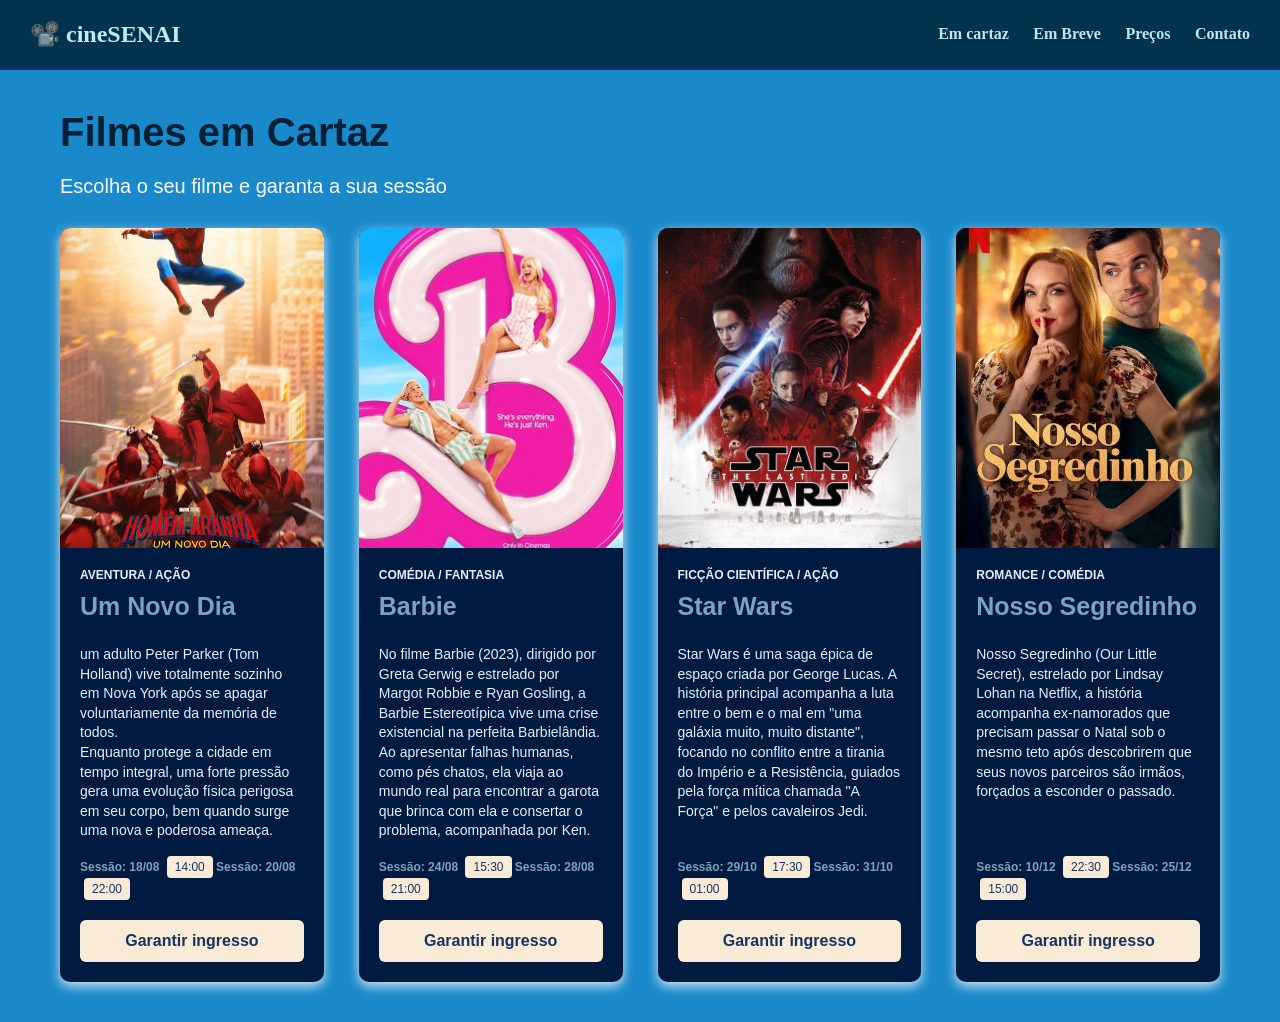
==== index.html @ d8aadcc5 "Add files via upload atualizado - cineSenai" ====
<!DOCTYPE html>
<html lang="pt-BR">
<head>
    <meta charset="UTF-8">
    <meta name="viewport" content="width=device-width, initial-scale=1.0">
    <title>CineSENAI - Filmes em Cartaz</title>
    <link rel="stylesheet" href="style.css">
</head>
<body><!--corpo do Site-->
    <header class="cabecalho"><!--Cabeçalho do Site-->
        <div class="logo">📽️ cineSENAI</div> <!--DIV Divisão ou Bloco do site-->
        <nav class="menu"><!--Menu de navegação-->
            <a href="">Em cartaz</a>
            <a href="embreve.html" target="_blank">Em Breve</a>
            <a href="preco.html" target="_blank">Preços</a>
            <a href="contato.html" target="_blank">Contato</a>
        </nav>
    </header>

    <main class="container"><!--Conteúdo principal do site-->
        <h1 class="titulo-secao">Filmes em Cartaz</h1>
        <p class="subtitulo">Escolha o seu filme e garanta a sua sessão</p>
        
        <!--GRADE DE FILMES-->
        <section class="grade-filmes"><!--Um bloco que agrupa conteúdo sobre o mesmo assunto-->

            <!--FILME 1-->
            <article class="card-filme">
                <img class="poster" src="homemaranha_2026.jpg" alt="Pôster Homem Aranha">
                <div class="conteudo-filme">
                    <span class="genero">Aventura / Ação</span>
                    <h2 class="nome-filme">Um Novo Dia</h2>
                    <p class="sinopse">um adulto Peter Parker (Tom Holland) vive totalmente sozinho em Nova York após se apagar voluntariamente da memória de todos. <br> Enquanto protege a cidade em tempo integral, uma forte pressão gera uma evolução física perigosa em seu corpo, bem quando surge uma nova e poderosa ameaça.</p>

                    <div class="sessoes">
                        <strong>Sessão: 18/08</strong>
                        <span class="horario"> 14:00</span>
                        <strong>Sessão: 20/08</strong>
                        <span class="horario"> 22:00</span>
                    </div>
                    <a href="#" class="botãocomprar">Garantir ingresso</a>
                </div>

            </article>

            <!--FILME 2-->
            <article class="card-filme">
                <img class="poster" src="Barbie_(2023).jpg" alt="Pôster da barbie">
                <div class="conteudo-filme">
                    <span class="genero">Comédia / Fantasia</span>
                    <h2 class="nome-filme">Barbie</h2>
                    <p class="sinopse">No filme Barbie (2023), dirigido por Greta Gerwig e estrelado por Margot Robbie e Ryan Gosling, a Barbie Estereotípica vive uma crise existencial na perfeita Barbielândia. <br> Ao apresentar falhas humanas, como pés chatos, ela viaja ao mundo real para encontrar a garota que brinca com ela e consertar o problema, acompanhada por Ken.</p>

                    <div class="sessoes">
                        <strong>Sessão: 24/08</strong>
                        <span class="horario"> 15:30</span>
                        <strong>Sessão: 28/08</strong>
                        <span class="horario"> 21:00</span>
                    </div>
                    <a href="#" class="botãocomprar">Garantir ingresso</a>
                </div>

            </article>

            <!--FILME 3-->
            <article class="card-filme">
                <img class="poster" src="starwars.jpg" alt="Pôster do Star Wars">
                <div class="conteudo-filme" >
                    <span class="genero">Ficção Científica / Ação</span>
                    <h2 class="nome-filme">Star Wars</h2>
                    <p class="sinopse">Star Wars é uma saga épica de espaço criada por George Lucas. A história principal acompanha a luta entre o bem e o mal em "uma galáxia muito, muito distante",  <br> focando no conflito entre a tirania do Império e a Resistência, guiados pela força mítica chamada "A Força" e pelos cavaleiros Jedi.</p>

                    <div class="sessoes">
                        <strong>Sessão: 29/10</strong>
                        <span class="horario"> 17:30</span>
                        <strong>Sessão: 31/10</strong>
                        <span class="horario"> 01:00</span>
                    </div>
                    <a href="#" class="botãocomprar">Garantir ingresso</a>
                </div>

            </article>

            <!--FILME 4-->
            <article class="card-filme">
                <img class="poster" src="segredinho.jpg" alt="Pôster do Nosso Segredinho ">
                <div class="conteudo-filme" >
                    <span class="genero">Romance / Comédia</span>
                    <h2 class="nome-filme">Nosso Segredinho</h2>
                    <p class="sinopse">Nosso Segredinho (Our Little Secret), estrelado por Lindsay Lohan na Netflix, a história acompanha ex-namorados que precisam passar o Natal sob o mesmo teto após descobrirem que seus novos parceiros são irmãos, forçados a esconder o passado.</p>

                    <div class="sessoes">
                        <strong>Sessão: 10/12</strong>
                        <span class="horario"> 22:30</span>
                        <strong>Sessão: 25/12</strong>
                        <span class="horario"> 15:00</span>
                    </div>
                    <a href="#" class="botãocomprar">Garantir ingresso</a>
                </div>

            </article>

        </section>

    </main>


</body>
</html>
---- style.css ----
/*Formatação da minha pagina*/

*{
    box-sizing: border-box;
}

body{
    margin: 0;
    padding: 0;
    font-family: Verdana, Geneva, Tahoma, sans-serif;
    background-color: rgb(25, 137, 202);
    color: rgb(125, 161, 193);
}

.cabecalho{
    background-color: rgb(1, 51, 79);
    padding: 20px 30px;
    display: flex;
    justify-content: space-between;
    align-items: center;
    border-bottom: 2px solid #183363;
}

.logo{
    font-size: 24px;
    color: rgb(193, 235, 242);
    font-weight: bold;
    font-family: Georgia, 'Times New Roman', Times, serif;
}

.menu a{
    color: rgb(193, 229, 235);
    text-decoration: none;
    margin-left: 20px;
    font-weight: bold;
    font-family: Georgia, 'Times New Roman', Times, serif;
    transition: color 0.6s ease;
}

.container{
    max-width: 1200px; /*largura max da tela*/
    margin: 40px auto; /*margem*/
    padding: 0 20px; /*sparação da margem*/
}

.titulo-secao{
    font-size: 40px;
    margin-bottom: 10px;
    color: rgb(1, 32, 53);
}

.subtitulo{
    color: rgb(252, 249, 249);
    margin-bottom: 30px;
    font-size: 20px;
    font-family: 'Gill Sans', 'Gill Sans MT', Calibri, 'Trebuchet MS', sans-serif;
}

.grade-filmes{
    display: grid; /*coloca em grades todos os elementos*/
    grid-template-columns: repeat(auto-fit, minmax(260px, 1fr));
    gap: 35px;
}

.card-filme{
    background-color: rgb(0, 26, 64);
    border-radius: 10px; /*arredonda as bordas*/
    overflow: hidden; /*esconde oq esta fora das margens*/
    box-shadow: 0 4px 12px #d8e6f6;
    display: flex;
    flex-direction: column; /*muda o eixode alinhamento*/
}

.card-filme:hover{
    transform: translateY(-8px);
    box-shadow: 0 10px 20px #1a6d01;
}

.poster{
    width: 100%;
    height: 320px;
    object-fit: cover;
}

.conteudo-filme{
    padding: 20px;
    display: flex;
    flex-direction: column;
    flex-grow: 1;
}

.genero{
    font-size: 12px;
    text-transform: uppercase;
    font-weight: bold;
    margin-bottom: 5px;
    color: #e3eeff;
}

.nome-filme{
    font-size: 25px;
    margin: 5px 0 10px 0;
}

.sinopse{
    font-size: 14px;
    color: #e3eeff;
    line-height: 1.4;
    margin-bottom: 15px;
    flex-grow: 1;
}

.sessoes{
    margin-bottom: 20px;
    font-size: 12px;
}

.horario{
    display: inline-block;
    background-color: antiquewhite;
    color: #183363;
    padding: 4px 8px;
    border-radius: 4px;
    margin-left: 4px;
}

.botãocomprar{
    display: block;
    text-align: center;
    background-color: antiquewhite;
    color: #183363;
    padding: 12px 0;
    border-radius: 6px;
    text-decoration: none;
    font-weight: bold;
}
.botãocomprar:hover{
    background-color: rgb(178, 190, 253);
}

.area-inscricao{
    display: flex;
    gap: 30px;
    align-items: flex-start;/*alinha o topo de todas as colunas*/
}

.coluna-form{
    flex: 1;/*faz um formulario crescer proporcionalmente*/
    min-width: 320px;
    background-color: #dceafa;
    padding: 30px;
    border-radius: 10px;
    box-shadow: 0 4px 12px #042051;
}

.coluna-midia{
    flex: 1;/*faz um formulario crescer proporcionalmente*/
    min-width: 320px;
    display: flex;
    gap: 20px;
    flex-direction: column;
    background-color: #dceafa;
    padding: 30px;
    border-radius: 10px;
    box-shadow: 0 4px 12px #042051;
}

.coluna-form label{
    font-size: 14px;
    font-weight: bold;
    color: #26519c;
}
.coluna-form input[type= "text"],
.coluna-form input[type= "password"],
.coluna-form input[type= "email"],
.coluna-form input[type= "date"],
.coluna-form select{
    width: 100%;
    padding: 10px;
    margin-top: 5px;
    margin-bottom: 15px;
    background-color: #ffffff;
    font-size: 14px;
    color: rgb(1, 27, 50);
}

.btn-enviar{
    background-color: #027013;
    color: #ffffff;
    border: none;
    padding: 10px 14px;
    border-radius: 6px;
    font-weight: bold;
    cursor: pointer;
}

.btn-limpar{
    background-color: #9e0707;
    color: #ffffff;
    border: none;
    padding: 10px 14px;
    border-radius: 6px;
    font-weight: bold;
    cursor: pointer;
}

.btn-enviar:hover{
    background-color: #071f00;
}

.btn-limpar:hover{
    background-color: #250000;
}

.filme{
    background-color: #dceafa;
    color: #042051;
    font-family: 'Times New Roman', Times, serif;
    text-align: center;
    border-radius: 5px;
    box-shadow: 3px 3px 3px #000000;
}

.preco_int{
    background-color: #085403;
    color: #fefeff;
    font-family: 'Times New Roman', Times, serif;
    text-align: center;
    box-shadow: 3px 3px 3px #000000;
}

.preco_meia{
    background-color: #497e04;
    color: #fefeff;
    font-family: 'Times New Roman', Times, serif;
    text-align: center;
    box-shadow: 3px 3px 3px #000000;
}

.preco_vip{
    background-color: #949210;
    color: #fefeff;
    font-family: 'Times New Roman', Times, serif;
    text-align: center;
    box-shadow: 3px 3px 3px #000000;
}

.filme_nome{
    background-color: #dceafa;
    color: #042051;
    font-family: 'Times New Roman', Times, serif;
    text-align: center;
    box-shadow: 3px 3px 3px #000000;
}

.titulotab_1{
    color: #042051;
    font-family: 'Trebuchet MS', 'Lucida Sans Unicode', 'Lucida Grande', 'Lucida Sans', Arial, sans-serif;
    background-color: #b6c5df;
    text-align: center;
    font-weight: bold;
    font-size: larger;
    border-radius: 5px 5px 5px;
}
.titulotab_2{
    color: #042051;
    font-family: 'Trebuchet MS', 'Lucida Sans Unicode', 'Lucida Grande', 'Lucida Sans', Arial, sans-serif;
    background-color: #b6c5df;
    text-align: center;
    font-weight: bold;
    font-size: larger;
    border-radius: 5px 5px 5px;
}

.tabela_1{
    margin: 10px 400px;
}

.tabela_2{
    margin: 10px 400px;
}

.conheca{
    font-size: x-large;
    text-align: center;
    font-weight: bold;
    color: #fefefe;
    background-color: #183363;
    font-family: 'Trebuchet MS', 'Lucida Sans Unicode', 'Lucida Grande', 'Lucida Sans', Arial, sans-serif;
}

.salac{
    text-align: center;
    color: #021980;
    background-color: #c3c7db;
    font-family: 'Trebuchet MS', 'Lucida Sans Unicode', 'Lucida Grande', 'Lucida Sans', Arial, sans-serif;
    font-weight: bold;
}

.salav{
    text-align: center;
    color: #021980;
    background-color: #c3c7db;
    font-family: 'Trebuchet MS', 'Lucida Sans Unicode', 'Lucida Grande', 'Lucida Sans', Arial, sans-serif;
    font-weight: bold;
}

.foto1{
    background-color: rgb(5, 30, 50);
    margin: 0px 200px 0px 300px;
    box-shadow: 5px 5px 5px 5px #bbc3e5;
    border-radius: 10px;
}

.foto2{
    background-color: rgb(5, 30, 50);
    margin: 0px 200px 0px 250px;
    box-shadow: 5px 5px 5px 5px #bbc3e5;
    border-radius: 10px;
}

.leg_com{
    background-color: #bbc3e5;
    color: #000000;
    font-family: 'Trebuchet MS', 'Lucida Sans Unicode', 'Lucida Grande', 'Lucida Sans', Arial, sans-serif;
    border-radius: 10px;
    border-color: #000000;
    margin: 30px 200px 0px 200px;
    text-align: center;
    font-weight: bold;
}
.leg_vip{
    background-color: #bbc3e5;
    color: #000000;
    font-family: 'Trebuchet MS', 'Lucida Sans Unicode', 'Lucida Grande', 'Lucida Sans', Arial, sans-serif;
    border-radius: 10px;
    border-color: #000000;
    margin: 30px 200px 35px 250px;
    text-align: center;
    font-weight: bold;
}

.compre{
    font-size: xx-large;
    color: #042051;
    text-align: center;
    margin: 30px 20opx 0px 200px;
    border-radius: 10px;
    background-color: #d9dded;
    font-style: oblique;
}

.subtitulo_c{
    font-size: large;
    color: #f4f5f7;
    text-align: center;
    margin: 30px 20opx 0px 200px;
    border-radius: 10px;
    background-color: #021b7e;
}

.tab_cardapio{
    width: 80%;
    border-radius: 10px;
}

.preco_c{
    width: 100%;
    background-color: #1f2854;
    text-align: left;
    font-size: 15px;
}
.preco_c th{
    background-color: #c3c3e0;
    color: #021b7e;
    padding: 16px 20px;
    text-transform: uppercase;
    font-weight: bold;
    border-bottom: 2px solid #1a6d01;
    text-align: center;
}

.preco_c td{
    padding: 16px 20px;
    border-bottom: #6c8bf9;
    color: #ffffff;
    box-shadow: #f0eded;
    text-align: center;
}
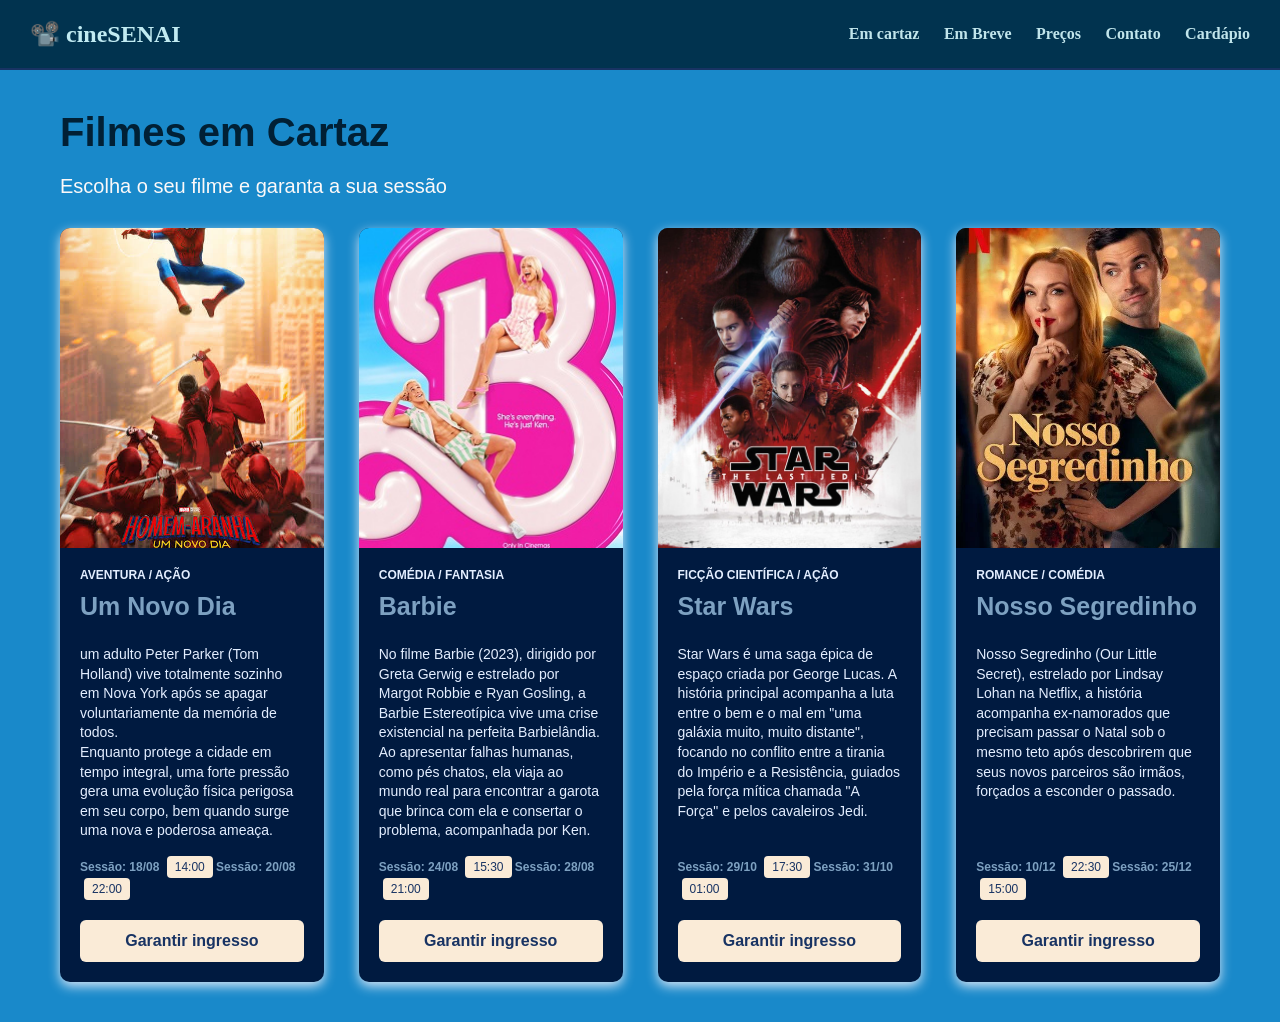
==== commit 948b30d4: "CINESENAI - 03/09 CINESENAI - 03/09" ====
--- a/index.html
+++ b/index.html
@@ -14,6 +14,7 @@
             <a href="embreve.html" target="_blank">Em Breve</a>
             <a href="preco.html" target="_blank">Preços</a>
             <a href="contato.html" target="_blank">Contato</a>
+            <a href="cardapio.html" target="_blank">Cardápio</a>
         </nav>
     </header>
 
--- a/style.css
+++ b/style.css
@@ -360,23 +360,29 @@
 }
 
 .tab_cardapio{
-    width: 80%;
-    border-radius: 10px;
+    width: 40%;
+    border-radius: 10px;
+    border-color: #000000;
+    align-items: center;
+    padding: 80px 80px 70px;
 }
 
 .preco_c{
     width: 100%;
-    background-color: #1f2854;
+    background-color: #02145c;
     text-align: left;
     font-size: 15px;
+    padding: 10px 10px;
+    border-color: #ccd0df;
+    
 }
 .preco_c th{
     background-color: #c3c3e0;
-    color: #021b7e;
-    padding: 16px 20px;
+    color: #00124e;
+    padding: 14px;
     text-transform: uppercase;
     font-weight: bold;
-    border-bottom: 2px solid #1a6d01;
+    border-bottom: 3px solid #edf1ec;
     text-align: center;
 }
 
@@ -386,4 +392,5 @@
     color: #ffffff;
     box-shadow: #f0eded;
     text-align: center;
+    border-bottom: 3px solid #edf1ec;
 }
